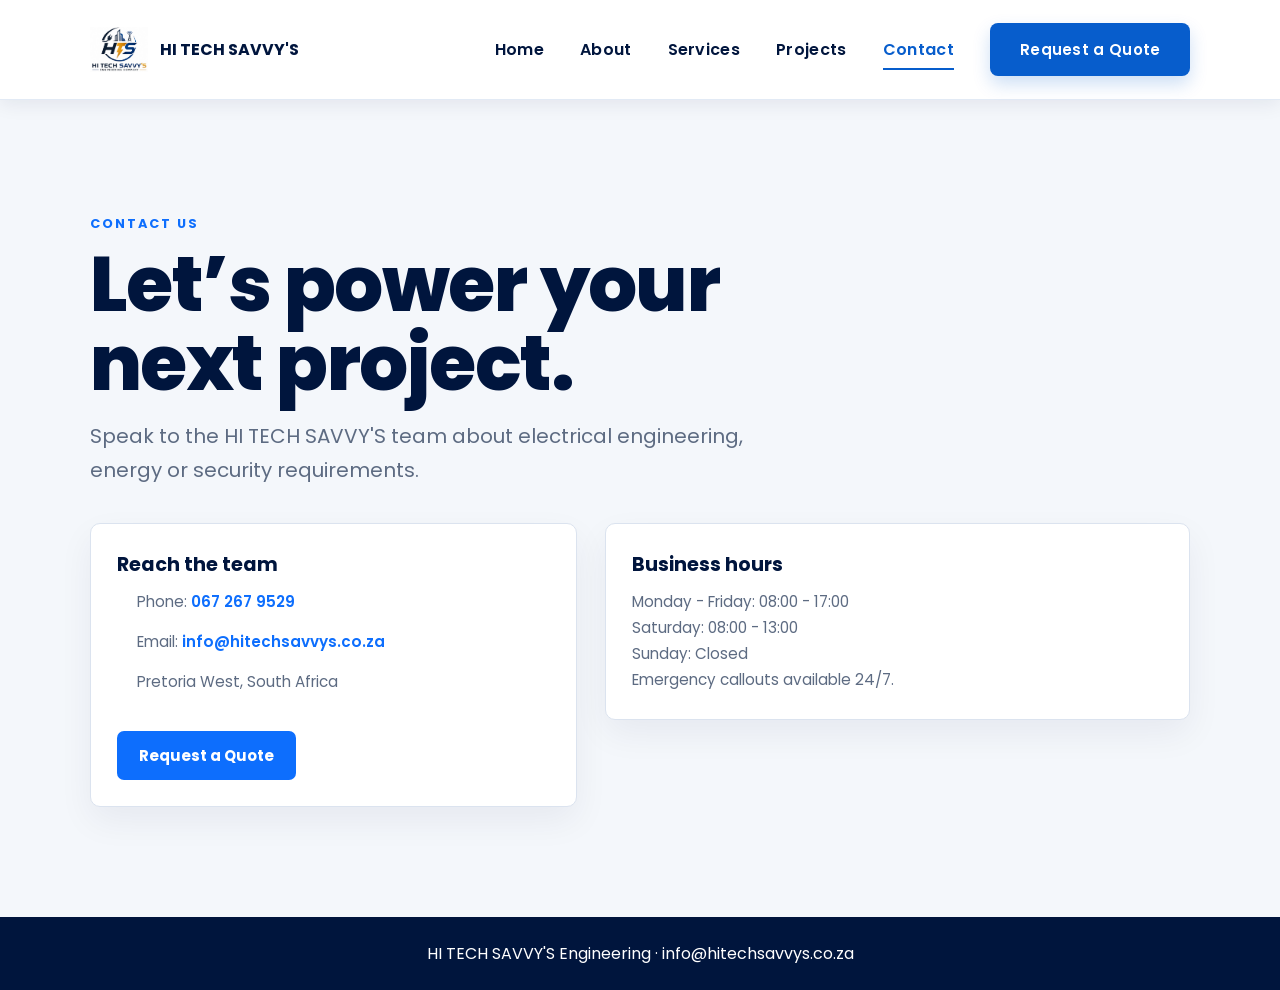
==== contact.html @ 49e53a8a "Add files via upload" ====
<!doctype html><html lang="en"><head><meta charset="utf-8"><meta name="viewport" content="width=device-width, initial-scale=1"><title>Contact | HI TECH SAVVY'S</title><link rel="stylesheet" href="pages.css"></head><body class="page-body"><header class="page-header"><a class="page-brand" href="index.html"><img src="images/logo.jpeg" alt="HI TECH SAVVY'S logo"><span>HI TECH SAVVY'S</span></a><nav class="page-nav"><a href="index.html">Home</a><a href="about.html">About</a><a href="services.html">Services</a><a href="projects.html">Projects</a><a href="contact.html" aria-current="page">Contact</a><a href="quote.html">Request a Quote</a></nav></header><main class="page-main"><section class="page-hero page-reveal"><span class="page-kicker">Contact us</span><h1 class="page-title">Let’s power your next project.</h1><p class="page-intro">Speak to the HI TECH SAVVY'S team about electrical engineering, energy or security requirements.</p></section><section class="page-contact"><div class="page-card page-reveal"><h2>Reach the team</h2><ul class="page-contact-list"><li>Phone: <a href="tel:0672679529">067 267 9529</a></li><li>Email: <a href="mailto:info@hitechsavvys.co.za">info@hitechsavvys.co.za</a></li><li>Pretoria West, South Africa</li></ul><a class="page-action" href="quote.html">Request a Quote</a></div><div class="page-card page-reveal"><h2>Business hours</h2><p>Monday - Friday: 08:00 - 17:00</p><p>Saturday: 08:00 - 13:00</p><p>Sunday: Closed</p><p>Emergency callouts available 24/7.</p></div></section></main><footer class="page-footer">HI TECH SAVVY'S Engineering · info@hitechsavvys.co.za</footer><script src="pages.js"></script></body></html>
---- pages.css ----
/* =========================================
   HI TECH SAVVY'S ELECTRICAL
   CONTACT / INNER PAGES
   ========================================= */

/* GOOGLE FONT */
@import url('https://fonts.googleapis.com/css2?family=Poppins:wght@300;400;500;600;700;800&display=swap');


/* =========================================
   GLOBAL
   ========================================= */

* {
  box-sizing: border-box;
  margin: 0;
  padding: 0;
}

html {
  scroll-behavior: smooth;
}

body {
  margin: 0;
  padding: 0;
}

.page-body {
  min-height: 100vh;

  background: #f4f7fb;

  /* SAME FONT AS HOME PAGE */
  font-family: 'Poppins', sans-serif;

  /* SAME MAIN TEXT COLOUR */
  color: #00153d;

  overflow-x: hidden;
}


/* =========================================
   COLOUR VARIABLES
   ========================================= */

:root {
  --page-navy: #00153d;
  --page-blue: #0d6efd;
  --page-dark-blue: #075dcc;
  --page-hover-blue: #004aa8;

  --page-ink: #00153d;
  --page-muted: #5d6b82;

  --page-line: #dbe3ef;

  --page-white: #ffffff;
  
    --font-body: 16px;
    --font-nav: 16px;
    --font-small: 14px;

    --font-kicker: 14px;

    --font-h1: 85px;
    --font-h2: 32px;
    --font-h3: 24px;

    --font-description: 24px;
}


/* =========================================
   NAVBAR
   SAME STYLE AS HOME PAGE
   ========================================= */

.page-header {
  width: 100%;
  height: 100px;

  background: #ffffff;

  color: #00153d;

  padding: 0 clamp(20px, 7vw, 100px);

  display: flex;
  align-items: center;
  justify-content: space-between;

  gap: 24px;

  border-bottom: 1px solid #e2eaf5;

  box-shadow: 0 4px 18px rgba(0, 21, 61, 0.08);

  font-family: 'Poppins', sans-serif;
  

  position: relative;

  z-index: 1000;
}


/* =========================================
   BRAND / LOGO
   ========================================= */

.page-brand {
  display: flex;

  align-items: center;

  gap: 12px;

  color: #00153d;

  font-family: 'Poppins', sans-serif;

  font-size: 16px;

  font-weight: 700;

  text-decoration: none;
}

.page-brand img {
  width: 58px;
  height: 70px;

  object-fit: contain;

  background: transparent;

  border-radius: 0;

  padding: 0;
}


/* =========================================
   NAVIGATION
   ========================================= */

.page-nav {
  display: flex;

  align-items: center;

  justify-content: flex-end;

  gap: 36px;

  flex-wrap: wrap;
  
font-size: 16px;

}

.page-nav a {
  display: inline-block;

  position: relative;

  color: #00153d;

  text-decoration: none;

  font-family: 'Poppins', sans-serif;

  font-size: 16px;

  font-weight: 600;

  letter-spacing: 0.02em;

  padding: 10px 0;

  transition: color 0.2s ease;
}


/* =========================================
   NAVIGATION UNDERLINE
   ========================================= */

.page-nav a::after {
  content: "";

  position: absolute;

  left: 0;
  right: 0;

  bottom: 2px;

  height: 2px;

  background: #075dcc;

  transform: scaleX(0);

  transform-origin: center;

  transition: transform 0.2s ease;
}


/* =========================================
   NAVIGATION HOVER
   ========================================= */

.page-nav a:hover {
  color: #075dcc;
}

.page-nav a:hover::after {
  transform: scaleX(1);
}


/* =========================================
   ACTIVE PAGE
   ========================================= */

.page-nav a[aria-current="page"] {
  color: #075dcc;
}

.page-nav a[aria-current="page"]::after {
  transform: scaleX(1);
}


/* =========================================
   REQUEST A QUOTE BUTTON
   ========================================= */

.page-nav a:last-child {
  background: #075dcc;

  color: #ffffff !important;

  padding: 15px 30px;

  border-radius: 8px;

  font-size: 15px;

  font-weight: 600;

  box-shadow: 0 8px 18px rgba(7, 93, 204, 0.20);

  transition:
    background 0.2s ease,
    transform 0.2s ease,
    box-shadow 0.2s ease;
}


/* REMOVE UNDERLINE FROM QUOTE BUTTON */

.page-nav a:last-child::after {
  display: none;
}


/* QUOTE BUTTON HOVER */

.page-nav a:last-child:hover {
  background: #004aa8;

  color: #ffffff !important;

  transform: translateY(-2px);

  box-shadow: 0 10px 22px rgba(7, 93, 204, 0.30);
}


/* =========================================
   MAIN CONTENT
   ========================================= */

.page-main {
  width: min(1100px, 86vw);

  margin: 0 auto;

  padding:
    clamp(52px, 9vw, 110px)
    0;
}


/* =========================================
   PAGE HERO
   ========================================= */

.page-hero {
  max-width: 720px;

  margin-bottom: 36px;
}


/* SMALL BLUE HEADING */

.page-kicker {
  color: #0d6efd;

  font-family: 'Poppins', sans-serif;

  font-size: 0.8rem;

  font-weight: 700;

  letter-spacing: 0.16em;

  text-transform: uppercase;
}


/* =========================================
   MAIN PAGE TITLE
   SAME DARK NAVY AS HOME
   ========================================= */

.page-title {
  margin: 10px 0 16px;

  color: #00153d;

  font-family: 'Poppins', sans-serif;

  font-size: clamp(2.3rem, 6vw, 5rem);

  line-height: 1.03;

  font-weight: 800;

  letter-spacing: -0.02em;
}


/* =========================================
   INTRO TEXT
   ========================================= */

.page-intro {
  color: #5d6b82;

  font-family: 'Poppins', sans-serif;

  font-size: clamp(1rem, 2vw, 1.25rem);

  font-weight: 400;

  line-height: 1.7;
}


/* =========================================
   CONTENT GRID
   ========================================= */

.page-grid {
  display: grid;

  grid-template-columns:
    repeat(3, 1fr);

  gap: 18px;
}


/* =========================================
   CARDS
   ========================================= */

.page-card {
  background: #ffffff;

  border: 1px solid #dbe3ef;

  border-radius: 10px;

  padding: 26px;

  box-shadow:
    0 14px 35px
    rgba(0, 21, 61, 0.06);
}

.page-card h2 {
  margin: 0 0 10px;

  color: #00153d;

  font-family: 'Poppins', sans-serif;

  font-size: 1.2rem;

  font-weight: 700;
}

.page-card p,
.page-card li {
  color: #5d6b82;

  font-family: 'Poppins', sans-serif;

  font-size: 0.95rem;

  font-weight: 400;

  line-height: 1.7;
}

.page-card ul {
  padding-left: 20px;

  margin: 0;
}


/* =========================================
   PAGE ACTION BUTTON
   ========================================= */

.page-action {
  display: inline-block;

  margin-top: 22px;

  background: #0d6efd;

  color: #ffffff;

  padding: 13px 22px;

  border-radius: 7px;

  text-decoration: none;

  font-family: 'Poppins', sans-serif;

  font-size: 15px;

  font-weight: 700;

  transition:
    background 0.2s ease,
    transform 0.2s ease;
}

.page-action:hover {
  background: #0758c7;

  color: #ffffff;

  transform: translateY(-2px);
}


/* =========================================
   CONTACT SECTION
   ========================================= */

.page-contact {
  display: grid;

  grid-template-columns:
    1fr 1.2fr;

  gap: 28px;

  align-items: start;
}


/* =========================================
   CONTACT LIST
   ========================================= */

.page-contact-list {
  list-style: none;

  padding: 0;

  margin: 0;
}

.page-contact-list li {
  margin: 0 0 14px;

  color: #5d6b82;

  font-family: 'Poppins', sans-serif;

  font-size: 0.95rem;

  line-height: 1.7;
}

.page-contact-list a {
  color: #0d6efd;

  font-family: 'Poppins', sans-serif;

  font-weight: 600;

  text-decoration: none;
}

.page-contact-list a:hover {
  color: #075dcc;
}


/* =========================================
   CONTACT FORM
   ========================================= */

.page-form {
  background: #ffffff;

  border: 1px solid #dbe3ef;

  border-radius: 10px;

  padding: 28px;

  box-shadow:
    0 14px 35px
    rgba(0, 21, 61, 0.06);
}

.page-form label {
  display: block;

  margin-bottom: 16px;

  color: #00153d;

  font-family: 'Poppins', sans-serif;

  font-size: 15px;

  font-weight: 600;
}

.page-form input,
.page-form textarea {
  display: block;

  width: 100%;

  margin-top: 7px;

  padding: 12px;

  border: 1px solid #b8c5d6;

  border-radius: 6px;

  font-family: 'Poppins', sans-serif;

  font-size: 14px;

  color: #00153d;

  background: #ffffff;

  outline: none;
}

.page-form input:focus,
.page-form textarea:focus {
  border-color: #0d6efd;

  box-shadow:
    0 0 0 3px
    rgba(13, 110, 253, 0.10);
}


/* =========================================
   FORM BUTTON
   ========================================= */

.page-form button {
  border: 0;

  cursor: pointer;

  background: #0d6efd;

  color: #ffffff;

  padding: 13px 22px;

  border-radius: 7px;

  font-family: 'Poppins', sans-serif;

  font-size: 15px;

  font-weight: 700;

  transition: background 0.2s ease;
}

.page-form button:hover {
  background: #0758c7;
}

.page-form button:disabled {
  opacity: 0.6;

  cursor: wait;
}


/* =========================================
   FORM NOTE
   ========================================= */

.page-note {
  min-height: 24px;

  color: #0d6efd;

  font-family: 'Poppins', sans-serif;

  font-weight: 600;
}


/* =========================================
   FOOTER
   ========================================= */

.page-footer {
  background: #00153d;

  color: #ffffff;

  text-align: center;

  padding: 24px;

  font-family: 'Poppins', sans-serif;
}


/* =========================================
   SCROLL REVEAL
   ========================================= */

.page-reveal {
  opacity: 0;

  transform: translateY(18px);

  transition:
    opacity 0.6s ease,
    transform 0.6s ease;
}

.page-reveal.is-visible {
  opacity: 1;

  transform: translateY(0);
}


/* =========================================
   TABLET
   ========================================= */

@media (max-width: 900px) {

  .page-header {
    padding: 0 30px;
  }

  .page-nav {
    gap: 24px;
  }

  .page-nav a {
    font-size: 15px;
  }

  .page-contact {
    grid-template-columns: 1fr;
  }

  .page-grid {
    grid-template-columns:
      repeat(2, 1fr);
  }
}


/* =========================================
   MOBILE
   ========================================= */

@media (max-width: 760px) {

  .page-header {
    height: auto;

    min-height: 100px;

    padding: 18px 20px;

    align-items: center;

    flex-direction: column;
  }

  .page-brand {
    justify-content: center;
  }

  .page-nav {
    justify-content: center;

    gap: 18px;
  }

  .page-nav a {
    font-size: 14px;
  }

  .page-nav a:last-child {
    padding: 12px 20px;
  }

  .page-grid {
    grid-template-columns: 1fr;
  }

  .page-contact {
    grid-template-columns: 1fr;
  }
}


/* =========================================
   SMALL MOBILE
   ========================================= */

@media (max-width: 520px) {

  .page-main {
    width: 88vw;
  }

  .page-title {
    font-size: 2.5rem;
  }

  .page-intro {
    font-size: 1rem;
  }

  .page-header {
    padding: 15px 20px;
  }

  .page-nav {
    gap: 14px;
  }
}
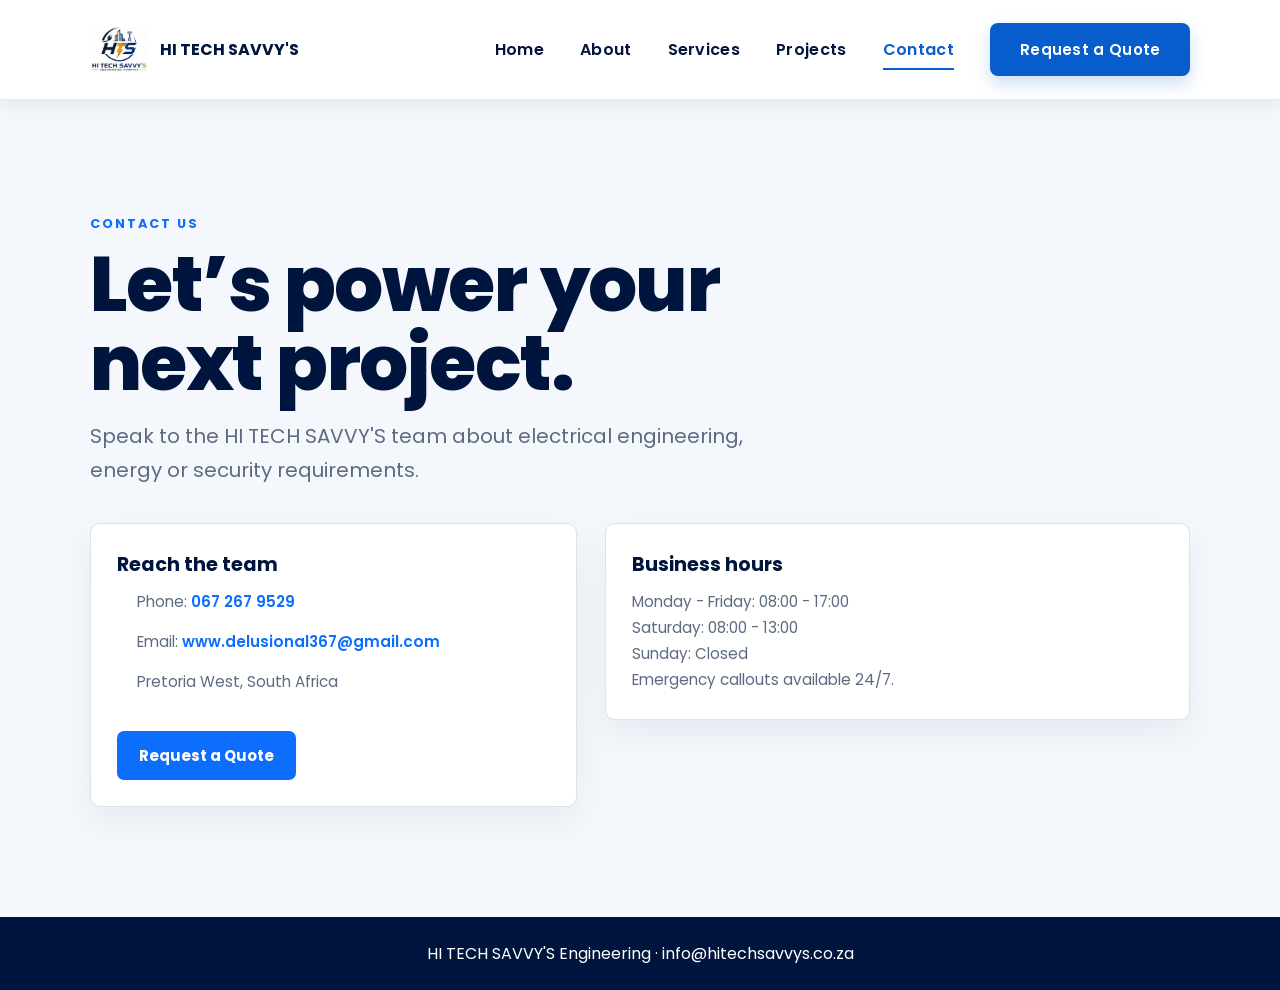
==== commit 01a44462: "Add files via upload" ====
--- a/contact.html
+++ b/contact.html
@@ -1 +1 @@
-<!doctype html><html lang="en"><head><meta charset="utf-8"><meta name="viewport" content="width=device-width, initial-scale=1"><title>Contact | HI TECH SAVVY'S</title><link rel="stylesheet" href="pages.css"></head><body class="page-body"><header class="page-header"><a class="page-brand" href="index.html"><img src="images/logo.jpeg" alt="HI TECH SAVVY'S logo"><span>HI TECH SAVVY'S</span></a><nav class="page-nav"><a href="index.html">Home</a><a href="about.html">About</a><a href="services.html">Services</a><a href="projects.html">Projects</a><a href="contact.html" aria-current="page">Contact</a><a href="quote.html">Request a Quote</a></nav></header><main class="page-main"><section class="page-hero page-reveal"><span class="page-kicker">Contact us</span><h1 class="page-title">Let’s power your next project.</h1><p class="page-intro">Speak to the HI TECH SAVVY'S team about electrical engineering, energy or security requirements.</p></section><section class="page-contact"><div class="page-card page-reveal"><h2>Reach the team</h2><ul class="page-contact-list"><li>Phone: <a href="tel:0672679529">067 267 9529</a></li><li>Email: <a href="mailto:info@hitechsavvys.co.za">info@hitechsavvys.co.za</a></li><li>Pretoria West, South Africa</li></ul><a class="page-action" href="quote.html">Request a Quote</a></div><div class="page-card page-reveal"><h2>Business hours</h2><p>Monday - Friday: 08:00 - 17:00</p><p>Saturday: 08:00 - 13:00</p><p>Sunday: Closed</p><p>Emergency callouts available 24/7.</p></div></section></main><footer class="page-footer">HI TECH SAVVY'S Engineering · info@hitechsavvys.co.za</footer><script src="pages.js"></script></body></html>+<!doctype html><html lang="en"><head><meta charset="utf-8"><meta name="viewport" content="width=device-width, initial-scale=1"><title>Contact | HI TECH SAVVY'S</title><link rel="stylesheet" href="pages.css"></head><body class="page-body"><header class="page-header"><a class="page-brand" href="index.html"><img src="images/logo.jpeg" alt="HI TECH SAVVY'S logo"><span>HI TECH SAVVY'S</span></a><nav class="page-nav"><a href="index.html">Home</a><a href="about.html">About</a><a href="services.html">Services</a><a href="projects.html">Projects</a><a href="contact.html" aria-current="page">Contact</a><a href="quote.html">Request a Quote</a></nav></header><main class="page-main"><section class="page-hero page-reveal"><span class="page-kicker">Contact us</span><h1 class="page-title">Let’s power your next project.</h1><p class="page-intro">Speak to the HI TECH SAVVY'S team about electrical engineering, energy or security requirements.</p></section><section class="page-contact"><div class="page-card page-reveal"><h2>Reach the team</h2><ul class="page-contact-list"><li>Phone: <a href="tel:0672679529">067 267 9529</a></li><li>Email: <a href="mailto:www.delusional367@gmail.com">www.delusional367@gmail.com</a></li><li>Pretoria West, South Africa</li></ul><a class="page-action" href="quote.html">Request a Quote</a></div><div class="page-card page-reveal"><h2>Business hours</h2><p>Monday - Friday: 08:00 - 17:00</p><p>Saturday: 08:00 - 13:00</p><p>Sunday: Closed</p><p>Emergency callouts available 24/7.</p></div></section></main><footer class="page-footer">HI TECH SAVVY'S Engineering · info@hitechsavvys.co.za</footer><script src="pages.js"></script></body></html>
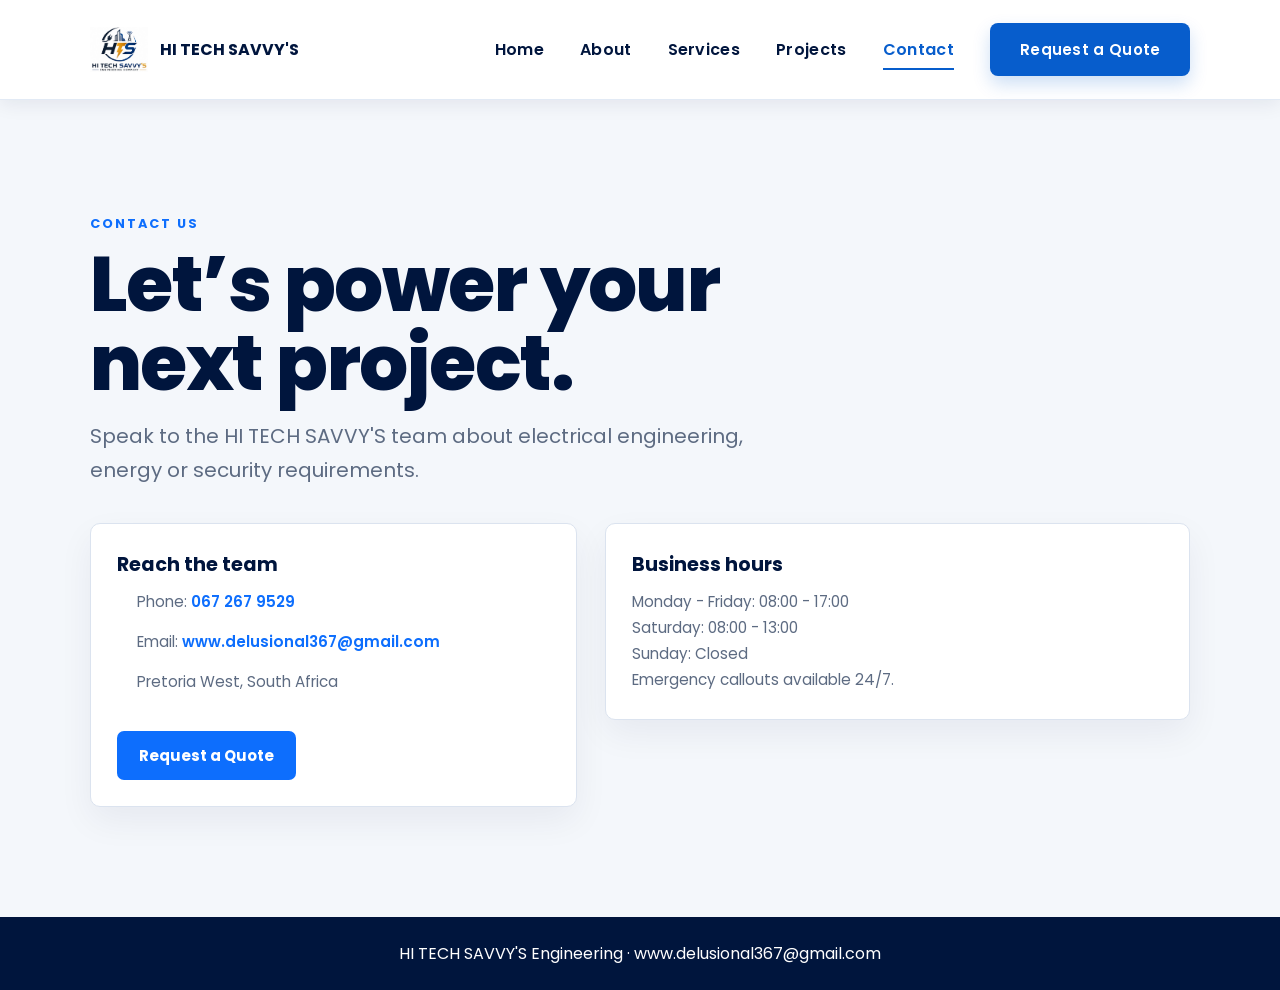
==== commit 39409106: "Add files via upload" ====
--- a/contact.html
+++ b/contact.html
@@ -1 +1 @@
-<!doctype html><html lang="en"><head><meta charset="utf-8"><meta name="viewport" content="width=device-width, initial-scale=1"><title>Contact | HI TECH SAVVY'S</title><link rel="stylesheet" href="pages.css"></head><body class="page-body"><header class="page-header"><a class="page-brand" href="index.html"><img src="images/logo.jpeg" alt="HI TECH SAVVY'S logo"><span>HI TECH SAVVY'S</span></a><nav class="page-nav"><a href="index.html">Home</a><a href="about.html">About</a><a href="services.html">Services</a><a href="projects.html">Projects</a><a href="contact.html" aria-current="page">Contact</a><a href="quote.html">Request a Quote</a></nav></header><main class="page-main"><section class="page-hero page-reveal"><span class="page-kicker">Contact us</span><h1 class="page-title">Let’s power your next project.</h1><p class="page-intro">Speak to the HI TECH SAVVY'S team about electrical engineering, energy or security requirements.</p></section><section class="page-contact"><div class="page-card page-reveal"><h2>Reach the team</h2><ul class="page-contact-list"><li>Phone: <a href="tel:0672679529">067 267 9529</a></li><li>Email: <a href="mailto:www.delusional367@gmail.com">www.delusional367@gmail.com</a></li><li>Pretoria West, South Africa</li></ul><a class="page-action" href="quote.html">Request a Quote</a></div><div class="page-card page-reveal"><h2>Business hours</h2><p>Monday - Friday: 08:00 - 17:00</p><p>Saturday: 08:00 - 13:00</p><p>Sunday: Closed</p><p>Emergency callouts available 24/7.</p></div></section></main><footer class="page-footer">HI TECH SAVVY'S Engineering · info@hitechsavvys.co.za</footer><script src="pages.js"></script></body></html>+<!doctype html><html lang="en"><head><meta charset="utf-8"><meta name="viewport" content="width=device-width, initial-scale=1"><title>Contact | HI TECH SAVVY'S</title><link rel="stylesheet" href="pages.css"></head><body class="page-body"><header class="page-header"><a class="page-brand" href="index.html"><img src="images/logo.jpeg" alt="HI TECH SAVVY'S logo"><span>HI TECH SAVVY'S</span></a><nav class="page-nav"><a href="index.html">Home</a><a href="about.html">About</a><a href="services.html">Services</a><a href="projects.html">Projects</a><a href="contact.html" aria-current="page">Contact</a><a href="quote.html">Request a Quote</a></nav></header><main class="page-main"><section class="page-hero page-reveal"><span class="page-kicker">Contact us</span><h1 class="page-title">Let’s power your next project.</h1><p class="page-intro">Speak to the HI TECH SAVVY'S team about electrical engineering, energy or security requirements.</p></section><section class="page-contact"><div class="page-card page-reveal"><h2>Reach the team</h2><ul class="page-contact-list"><li>Phone: <a href="tel:0672679529">067 267 9529</a></li><li>Email: <a href="mailto:www.delusional367@gmail.com">www.delusional367@gmail.com</a></li><li>Pretoria West, South Africa</li></ul><a class="page-action" href="quote.html">Request a Quote</a></div><div class="page-card page-reveal"><h2>Business hours</h2><p>Monday - Friday: 08:00 - 17:00</p><p>Saturday: 08:00 - 13:00</p><p>Sunday: Closed</p><p>Emergency callouts available 24/7.</p></div></section></main><footer class="page-footer">HI TECH SAVVY'S Engineering · www.delusional367@gmail.com</footer><script src="pages.js"></script></body></html>
